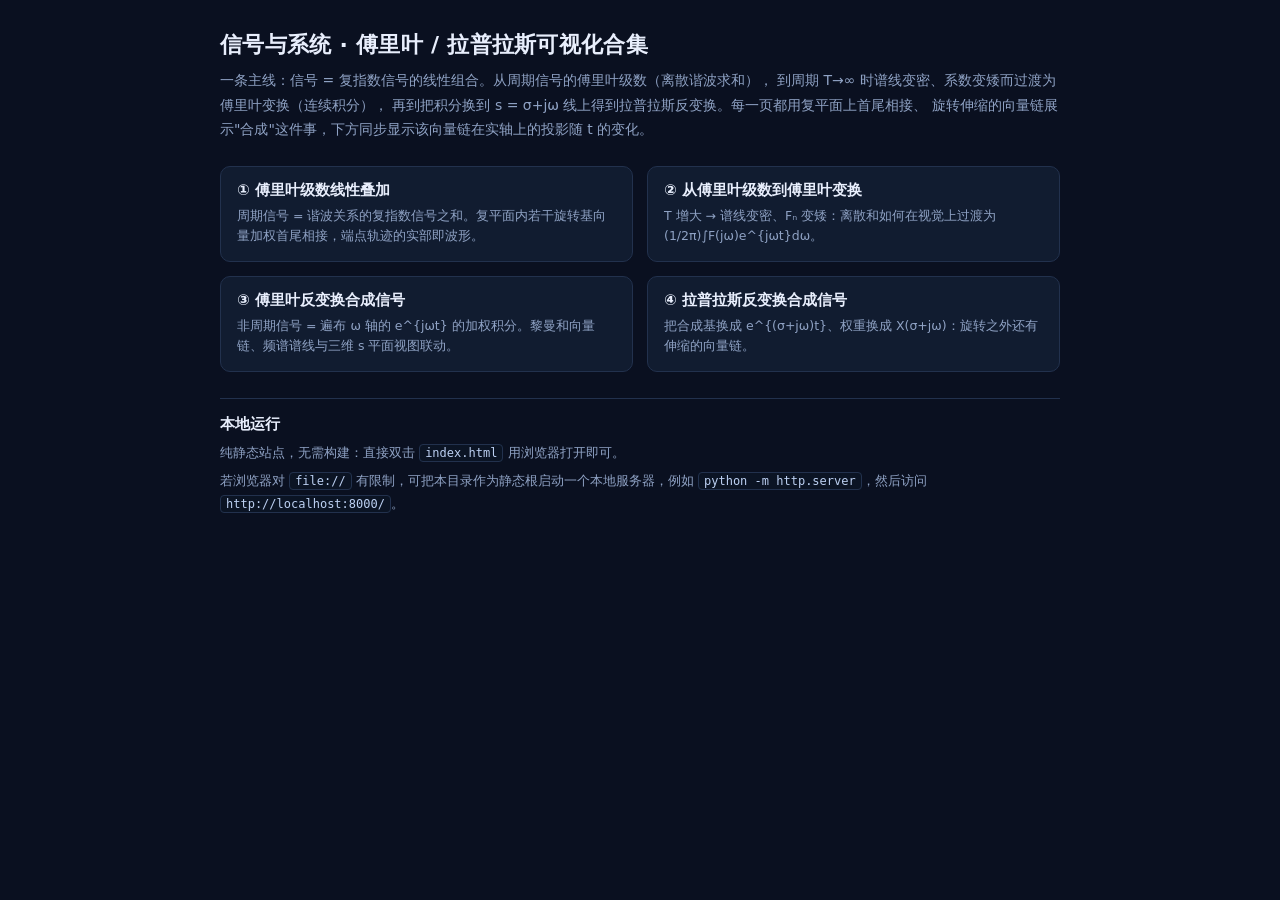
==== fs_inv_ft_inv_laplace/index.html @ cfca6f25 "fsrepo: nest project under fs_inv_ft_inv_laplace/ (history preserved)" ====
<!DOCTYPE html>
<html lang="zh-CN">
<head>
<meta charset="UTF-8">
<meta name="viewport" content="width=device-width, initial-scale=1">
<title>信号与系统 · 傅里叶 / 拉普拉斯可视化合集</title>
<meta name="description" content="四个交互可视化：傅里叶级数线性叠加、从傅里叶级数到傅里叶变换、傅里叶反变换合成信号、拉普拉斯反变换合成信号。">
<meta property="og:title" content="信号与系统 · 傅里叶 / 拉普拉斯可视化合集">
<meta property="og:description" content="用复平面上旋转伸缩的向量链，看信号如何由复指数信号线性组合 / 积分合成。">
<meta property="og:type" content="website">
<meta name="twitter:card" content="summary">
<meta name="theme-color" content="#0a1020">
<link rel="icon" href="data:image/svg+xml,%3Csvg xmlns='http://www.w3.org/2000/svg' viewBox='0 0 16 16'%3E%3Ccircle cx='8' cy='8' r='6' fill='none' stroke='%237fd1ff' stroke-width='1.6'/%3E%3Cline x1='8' y1='8' x2='12.5' y2='4.5' stroke='%23ff5d5d' stroke-width='1.6'/%3E%3C/svg%3E">
<link rel="stylesheet" href="assets/common.css">
<style>
  body{overflow:auto; display:block; height:auto; min-height:100%}
  .hub{max-width:880px; margin:0 auto; padding:30px 20px 56px}
  .hub h1{font-size:22px; margin:0 0 8px; letter-spacing:.3px}
  .hub .lead{color:var(--dim); font-size:14px; line-height:1.75; margin:0 0 24px}
  .cards{display:grid; grid-template-columns:1fr 1fr; gap:14px}
  @media (max-width:760px){ .cards{grid-template-columns:1fr} }
  a.card{
    display:block; padding:14px 16px 15px; border:1px solid var(--line); border-radius:10px;
    background:var(--panel); color:var(--fg); text-decoration:none;
  }
  a.card:hover{border-color:#3d6bb0; background:#152540}
  a.card b{display:block; font-size:15px; margin-bottom:6px}
  a.card span{display:block; color:var(--dim); font-size:12.5px; line-height:1.6}
  .hub section{margin-top:26px; padding-top:16px; border-top:1px solid var(--line)}
  .hub h2{font-size:15px; margin:0 0 8px}
  .hub section p{color:var(--dim); font-size:13px; line-height:1.75; margin:6px 0}
  .hub code{background:#0b1424; border:1px solid var(--line); border-radius:4px; padding:1px 5px; font-size:12px; color:#bcd0f2}
</style>
</head>
<body>
<noscript><div class="jsmissing">本合集的四个可视化均依赖 JavaScript 绘制画布，请启用 JavaScript 后刷新。</div></noscript>
<div class="hub">
  <h1>信号与系统 · 傅里叶 / 拉普拉斯可视化合集</h1>
  <p class="lead">
    一条主线：信号 = 复指数信号的线性组合。从周期信号的傅里叶级数（离散谐波求和），
    到周期 T→∞ 时谱线变密、系数变矮而过渡为傅里叶变换（连续积分），
    再到把积分换到 s = σ+jω 线上得到拉普拉斯反变换。每一页都用复平面上首尾相接、
    旋转伸缩的向量链展示"合成"这件事，下方同步显示该向量链在实轴上的投影随 t 的变化。
  </p>
  <div class="cards">
    <a class="card" href="Fourier_series_linear_superposition.html">
      <b>① 傅里叶级数线性叠加</b>
      <span>周期信号 = 谐波关系的复指数信号之和。复平面内若干旋转基向量加权首尾相接，端点轨迹的实部即波形。</span>
    </a>
    <a class="card" href="From_Fourier_series_to_Fourier_transform.html">
      <b>② 从傅里叶级数到傅里叶变换</b>
      <span>T 增大 → 谱线变密、Fₙ 变矮：离散和如何在视觉上过渡为 (1/2π)∫F(jω)e^{jωt}dω。</span>
    </a>
    <a class="card" href="Fourier_inverse_transform_synthesis.html">
      <b>③ 傅里叶反变换合成信号</b>
      <span>非周期信号 = 遍布 ω 轴的 e^{jωt} 的加权积分。黎曼和向量链、频谱谱线与三维 s 平面视图联动。</span>
    </a>
    <a class="card" href="Laplace_inverse_transform_synthesis.html">
      <b>④ 拉普拉斯反变换合成信号</b>
      <span>把合成基换成 e^{(σ+jω)t}、权重换成 X(σ+jω)：旋转之外还有伸缩的向量链。</span>
    </a>
  </div>
  <section>
    <h2>本地运行</h2>
    <p>纯静态站点，无需构建：直接双击 <code>index.html</code> 用浏览器打开即可。</p>
    <p>若浏览器对 <code>file://</code> 有限制，可把本目录作为静态根启动一个本地服务器，例如 <code>python -m http.server</code>，然后访问 <code>http://localhost:8000/</code>。</p>
  </section>
</div>
<script src="assets/common.js"></script>
</body>
</html>
---- fs_inv_ft_inv_laplace/assets/common.css ----
/* 共享样式：提取自四个可视化页面的公共 <style> 块，另附无障碍与错误提示样式。
   各页面壳 HTML 在 <head> 中 <link rel="stylesheet" href="assets/common.css">。 */
  :root{
    --bg:#0a1020; --panel:#111c30; --panel2:#0e1626; --line:#22314d;
    --fg:#e8eefc; --dim:#8fa2c4; --accent:#ff5d5d; --accent2:#7fd1ff;
  }
  *{box-sizing:border-box}
  html,body{height:100%}
  body{
    margin:0; background:var(--bg); color:var(--fg);
    font-family:"Segoe UI","Microsoft YaHei",system-ui,sans-serif;
    display:flex; flex-direction:column; overflow:hidden;
  }
  header{padding:10px 16px 8px; border-bottom:1px solid var(--line); flex:none}
  header h1{margin:0; font-size:17px; font-weight:600; letter-spacing:.3px}
  .formula{margin-top:5px; font-size:14px; color:#cfe0ff; font-family:"Cambria Math",Georgia,serif}
  .formula sub,.formula sup{font-size:10px}
  .formula .hl{color:var(--accent)}
  main{flex:1; display:flex; min-height:0}
  .stage{flex:1; position:relative; min-width:0}
  #cv{position:absolute; inset:0; width:100%; height:100%; display:block}
  aside{
    flex:none; width:336px; overflow-y:auto; padding:12px 14px 20px;
    border-left:1px solid var(--line); background:var(--panel);
  }
  aside section{margin-bottom:14px; padding-bottom:12px; border-bottom:1px solid var(--line)}
  aside section:last-child{border-bottom:none}
  .cap{font-size:11px; color:var(--dim); text-transform:uppercase; letter-spacing:1px; margin:0 0 8px}
  label.row{display:flex; align-items:center; gap:8px; margin:7px 0; font-size:13px}
  label.row > span:first-child{flex:none; width:74px; color:var(--dim)}
  select,input[type=range]{flex:1; min-width:0}
  select,input[type=number]{
    background:#0b1424; color:var(--fg); border:1px solid var(--line);
    border-radius:5px; padding:4px 6px; font-size:13px; font-family:inherit;
  }
  input[type=range]{accent-color:var(--accent2); height:20px}
  .val{flex:none; min-width:52px; text-align:right; font-variant-numeric:tabular-nums; font-size:12.5px; color:#bcd0f2}
  .btns{display:flex; gap:8px; flex-wrap:wrap}
  button{
    background:#16233c; color:var(--fg); border:1px solid var(--line); border-radius:6px;
    padding:6px 11px; font-size:13px; cursor:pointer; font-family:inherit;
  }
  button:hover{background:#1d2e4d; border-color:#33507f}
  button.primary{background:#20355c; border-color:#3d6bb0}
  .checks{display:grid; grid-template-columns:1fr 1fr; gap:5px 8px; font-size:12.5px}
  .checks label{display:flex; align-items:center; gap:5px; color:#c8d6f0; cursor:pointer}
  .ro{display:grid; grid-template-columns:auto 1fr; gap:3px 10px; font-size:12.5px; font-variant-numeric:tabular-nums}
  .ro b{color:var(--dim); font-weight:500}
  .note{font-size:11.5px; color:var(--dim); line-height:1.55; margin:6px 0 0}
  @media (max-width:900px){
    body{overflow:auto}
    main{flex-direction:column}
    .stage{height:70vh; flex:none}
    aside{width:auto; border-left:none; border-top:1px solid var(--line)}
  }

  /* —— 以下为共享层追加 —— */
  #cv{touch-action:none}
  button:focus-visible,select:focus-visible,input:focus-visible,[tabindex]:focus-visible{
    outline:2px solid #7fd1ff; outline-offset:2px;
  }
  .errbar{
    position:fixed; left:0; right:0; top:0; z-index:99;
    background:#7a1d1d; color:#ffe3e3; padding:8px 14px;
    font-size:13px; display:none; white-space:pre-wrap;
  }
  .errbar.on{display:block}
  .jsmissing{padding:14px 18px; background:#7a4d1d; color:#ffe9d0; font-size:14px}
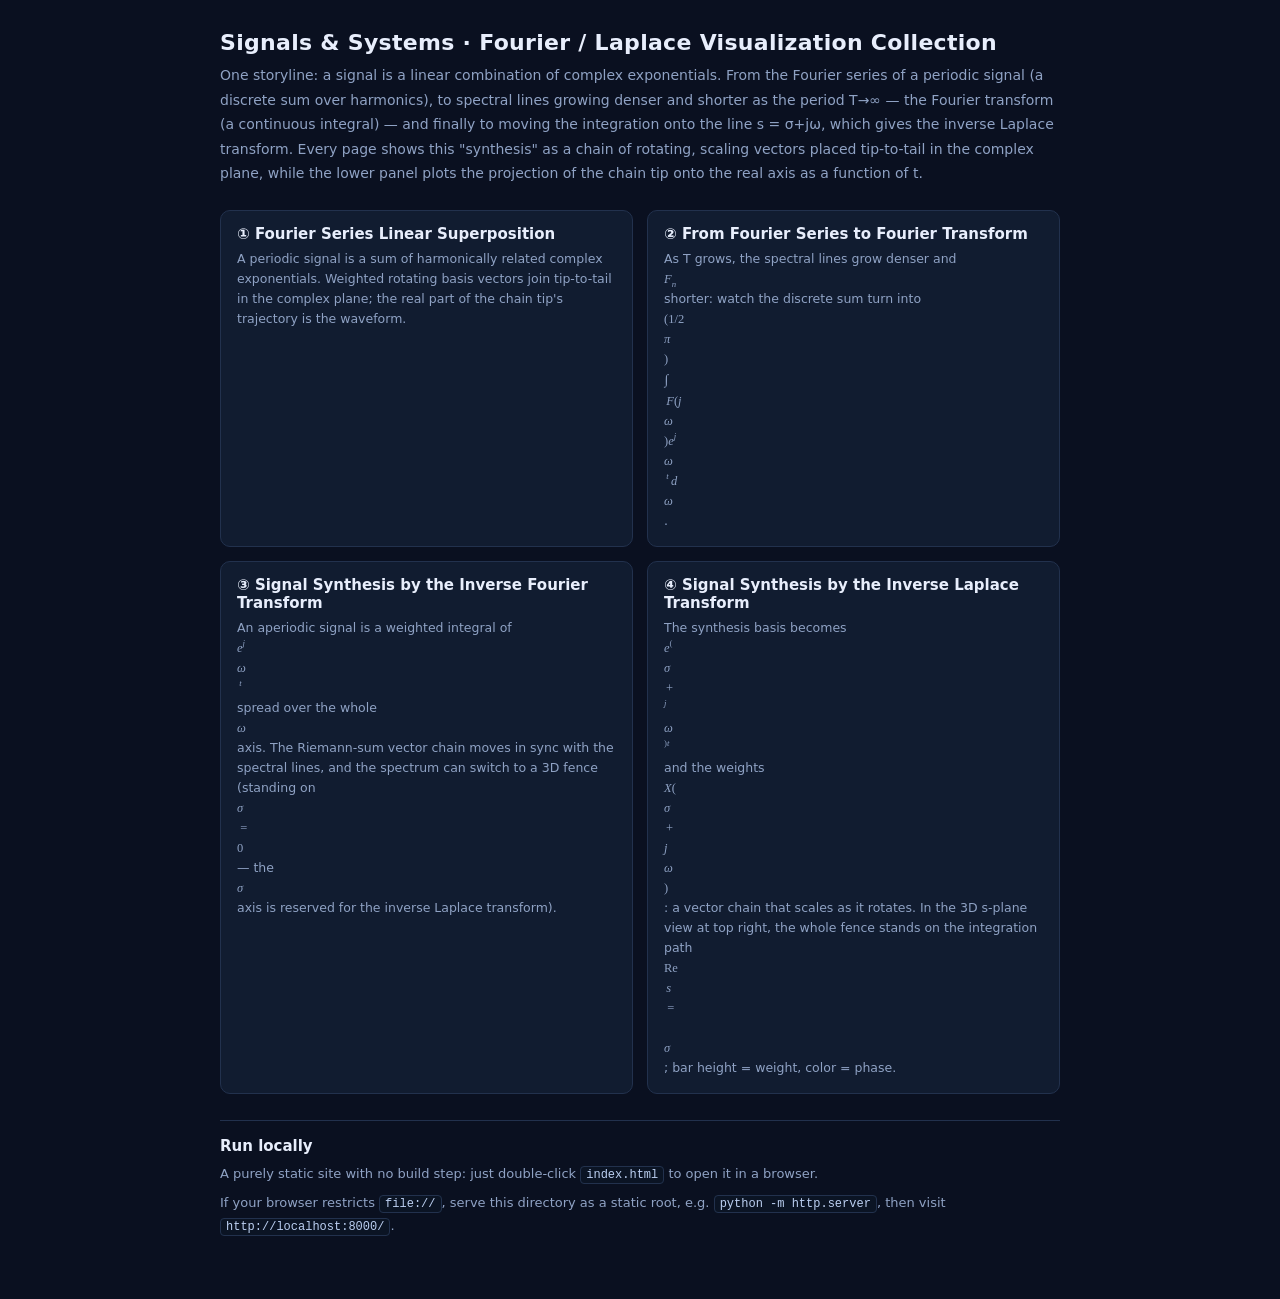
==== commit 05e04d51: "English UI across all pages; typeset displayed formulas in TeX - Translate all page-visible text to " ====
--- a/fs_inv_ft_inv_laplace/index.html
+++ b/fs_inv_ft_inv_laplace/index.html
@@ -1,12 +1,12 @@
 <!DOCTYPE html>
-<html lang="zh-CN">
+<html lang="en">
 <head>
 <meta charset="UTF-8">
 <meta name="viewport" content="width=device-width, initial-scale=1">
-<title>信号与系统 · 傅里叶 / 拉普拉斯可视化合集</title>
-<meta name="description" content="四个交互可视化：傅里叶级数线性叠加、从傅里叶级数到傅里叶变换、傅里叶反变换合成信号、拉普拉斯反变换合成信号。">
-<meta property="og:title" content="信号与系统 · 傅里叶 / 拉普拉斯可视化合集">
-<meta property="og:description" content="用复平面上旋转伸缩的向量链，看信号如何由复指数信号线性组合 / 积分合成。">
+<title>Signals &amp; Systems · Fourier / Laplace Visualization Collection</title>
+<meta name="description" content="Four interactive visualizations: Fourier series linear superposition, from Fourier series to Fourier transform, signal synthesis by the inverse Fourier transform, and signal synthesis by the inverse Laplace transform.">
+<meta property="og:title" content="Signals &amp; Systems · Fourier / Laplace Visualization Collection">
+<meta property="og:description" content="Watch signals being synthesized as linear combinations / integrals of complex exponentials — drawn as rotating, scaling vector chains in the complex plane.">
 <meta property="og:type" content="website">
 <meta name="twitter:card" content="summary">
 <meta name="theme-color" content="#0a1020">
@@ -33,39 +33,42 @@
 </style>
 </head>
 <body>
-<noscript><div class="jsmissing">本合集的四个可视化均依赖 JavaScript 绘制画布，请启用 JavaScript 后刷新。</div></noscript>
+<noscript><div class="jsmissing">All four visualizations in this collection draw on canvas with JavaScript — enable JavaScript and reload.</div></noscript>
 <div class="hub">
-  <h1>信号与系统 · 傅里叶 / 拉普拉斯可视化合集</h1>
+  <h1>Signals &amp; Systems · Fourier / Laplace Visualization Collection</h1>
   <p class="lead">
-    一条主线：信号 = 复指数信号的线性组合。从周期信号的傅里叶级数（离散谐波求和），
-    到周期 T→∞ 时谱线变密、系数变矮而过渡为傅里叶变换（连续积分），
-    再到把积分换到 s = σ+jω 线上得到拉普拉斯反变换。每一页都用复平面上首尾相接、
-    旋转伸缩的向量链展示"合成"这件事，下方同步显示该向量链在实轴上的投影随 t 的变化。
+    One storyline: a signal is a linear combination of complex exponentials. From the Fourier series of a
+    periodic signal (a discrete sum over harmonics), to spectral lines growing denser and shorter as the
+    period T→∞ — the Fourier transform (a continuous integral) — and finally to moving the integration onto
+    the line s = σ+jω, which gives the inverse Laplace transform. Every page shows this "synthesis" as a
+    chain of rotating, scaling vectors placed tip-to-tail in the complex plane, while the lower panel plots
+    the projection of the chain tip onto the real axis as a function of t.
   </p>
   <div class="cards">
     <a class="card" href="Fourier_series_linear_superposition.html">
-      <b>① 傅里叶级数线性叠加</b>
-      <span>周期信号 = 谐波关系的复指数信号之和。复平面内若干旋转基向量加权首尾相接，端点轨迹的实部即波形。</span>
+      <b>① Fourier Series Linear Superposition</b>
+      <span>A periodic signal is a sum of harmonically related complex exponentials. Weighted rotating basis vectors join tip-to-tail in the complex plane; the real part of the chain tip's trajectory is the waveform.</span>
     </a>
     <a class="card" href="From_Fourier_series_to_Fourier_transform.html">
-      <b>② 从傅里叶级数到傅里叶变换</b>
-      <span>T 增大 → 谱线变密、Fₙ 变矮：离散和如何在视觉上过渡为 (1/2π)∫F(jω)e^{jωt}dω。</span>
+      <b>② From Fourier Series to Fourier Transform</b>
+      <span>As T grows, the spectral lines grow denser and <span class="tex">F_n</span> shorter: watch the discrete sum turn into <span class="tex">(1/2\pi)\int F(j\omega)e^{j\omega t}\,d\omega</span>.</span>
     </a>
     <a class="card" href="Fourier_inverse_transform_synthesis.html">
-      <b>③ 傅里叶反变换合成信号</b>
-      <span>非周期信号 = 遍布 ω 轴的 e^{jωt} 的加权积分。黎曼和向量链、频谱谱线与三维 s 平面视图联动。</span>
+      <b>③ Signal Synthesis by the Inverse Fourier Transform</b>
+      <span>An aperiodic signal is a weighted integral of <span class="tex">e^{j\omega t}</span> spread over the whole <span class="tex">\omega</span> axis. The Riemann-sum vector chain moves in sync with the spectral lines, and the spectrum can switch to a 3D fence (standing on <span class="tex">\sigma=0</span> — the <span class="tex">\sigma</span> axis is reserved for the inverse Laplace transform).</span>
     </a>
     <a class="card" href="Laplace_inverse_transform_synthesis.html">
-      <b>④ 拉普拉斯反变换合成信号</b>
-      <span>把合成基换成 e^{(σ+jω)t}、权重换成 X(σ+jω)：旋转之外还有伸缩的向量链。</span>
+      <b>④ Signal Synthesis by the Inverse Laplace Transform</b>
+      <span>The synthesis basis becomes <span class="tex">e^{(\sigma+j\omega)t}</span> and the weights <span class="tex">X(\sigma+j\omega)</span>: a vector chain that scales as it rotates. In the 3D s-plane view at top right, the whole fence stands on the integration path <span class="tex">\mathrm{Re}\,s=\sigma</span>; bar height = weight, color = phase.</span>
     </a>
   </div>
   <section>
-    <h2>本地运行</h2>
-    <p>纯静态站点，无需构建：直接双击 <code>index.html</code> 用浏览器打开即可。</p>
-    <p>若浏览器对 <code>file://</code> 有限制，可把本目录作为静态根启动一个本地服务器，例如 <code>python -m http.server</code>，然后访问 <code>http://localhost:8000/</code>。</p>
+    <h2>Run locally</h2>
+    <p>A purely static site with no build step: just double-click <code>index.html</code> to open it in a browser.</p>
+    <p>If your browser restricts <code>file://</code>, serve this directory as a static root, e.g. <code>python -m http.server</code>, then visit <code>http://localhost:8000/</code>.</p>
   </section>
 </div>
 <script src="assets/common.js"></script>
+<script src="assets/tex.js"></script>
 </body>
 </html>
--- a/fs_inv_ft_inv_laplace/assets/common.css
+++ b/fs_inv_ft_inv_laplace/assets/common.css
@@ -28,8 +28,8 @@
   .cap{font-size:11px; color:var(--dim); text-transform:uppercase; letter-spacing:1px; margin:0 0 8px}
   label.row{display:flex; align-items:center; gap:8px; margin:7px 0; font-size:13px}
   label.row > span:first-child{flex:none; width:74px; color:var(--dim)}
-  select,input[type=range]{flex:1; min-width:0}
-  select,input[type=number]{
+  select,input[type=range],input[type=text]{flex:1; min-width:0}
+  select,input[type=number],input[type=text]{
     background:#0b1424; color:var(--fg); border:1px solid var(--line);
     border-radius:5px; padding:4px 6px; font-size:13px; font-family:inherit;
   }
@@ -47,6 +47,7 @@
   .ro{display:grid; grid-template-columns:auto 1fr; gap:3px 10px; font-size:12.5px; font-variant-numeric:tabular-nums}
   .ro b{color:var(--dim); font-weight:500}
   .note{font-size:11.5px; color:var(--dim); line-height:1.55; margin:6px 0 0}
+  .note.bad{color:#ff9d9d}                       /* 自定义 f(t) 的解析错误提示 */
   @media (max-width:900px){
     body{overflow:auto}
     main{flex-direction:column}
@@ -56,6 +57,33 @@
 
   /* —— 以下为共享层追加 —— */
   #cv{touch-action:none}
+  /* 自定义 f(t) 输入框（拉普拉斯反变换页）：等宽字体便于读表达式 */
+  #fexpr{font-family:Consolas,"Courier New",ui-monospace,monospace; font-size:12.5px}
+
+  /* —— TeX 子集公式：assets/tex.js 把 .tex / .tex-block 的文本排成下面这些结构 —— */
+  .tex{font-family:"Cambria Math",Cambria,Georgia,"Times New Roman",serif; font-style:normal; line-height:1.35}
+  .tex i{font-style:italic}
+  .tex .mfn,.tex .mtext,.tex .mop,.tex .mrad{font-style:normal}
+  .tex .msym{font-style:italic}          /* 希腊字母按数学惯例斜体 */
+  .tex .mop{font-size:1.1em; margin:0 .05em}
+  .tex .mfn{margin:0 .05em}
+  .tex .mtext{font-family:inherit}
+  .tex .mrel{margin:0 .26em}
+  .tex .mbin{margin:0 .16em}
+  .tex .msp0{display:inline-block; width:.18em}
+  .tex .msp1{display:inline-block; width:.34em}
+  .tex .msp2{display:inline-block; width:1.1em}
+  .tex sup,.tex sub{font-size:.7em; line-height:0}
+  .tex .mfrac{display:inline-flex; flex-direction:column; align-items:center; vertical-align:-.42em; margin:0 .16em; font-size:.94em}
+  .tex .mfrac>*{white-space:nowrap; padding:0 .18em}
+  .tex .mfrac>.mden{border-top:1px solid currentColor; padding-top:.06em}
+  .tex .msqrt>.mbody{border-top:1px solid currentColor; padding:.05em .14em 0}
+  .tex .mstack{display:inline-flex; flex-direction:column; align-items:center; vertical-align:middle; margin:0 .12em}
+  .tex .mstack>*{white-space:nowrap; line-height:1.2}
+  .tex .mstack>.mup,.tex .mstack>.mdn{font-size:.7em; white-space:nowrap}
+  .tex .mstack>.mup:empty,.tex .mstack>.mdn:empty{display:none}
+  .tex .texerr{color:#ff9d9d; outline:1px dashed rgba(255,157,157,.6); padding:0 .2em}
+  .tex-block{display:block; text-align:center; margin:4px 0 0; line-height:1.95}
   button:focus-visible,select:focus-visible,input:focus-visible,[tabindex]:focus-visible{
     outline:2px solid #7fd1ff; outline-offset:2px;
   }
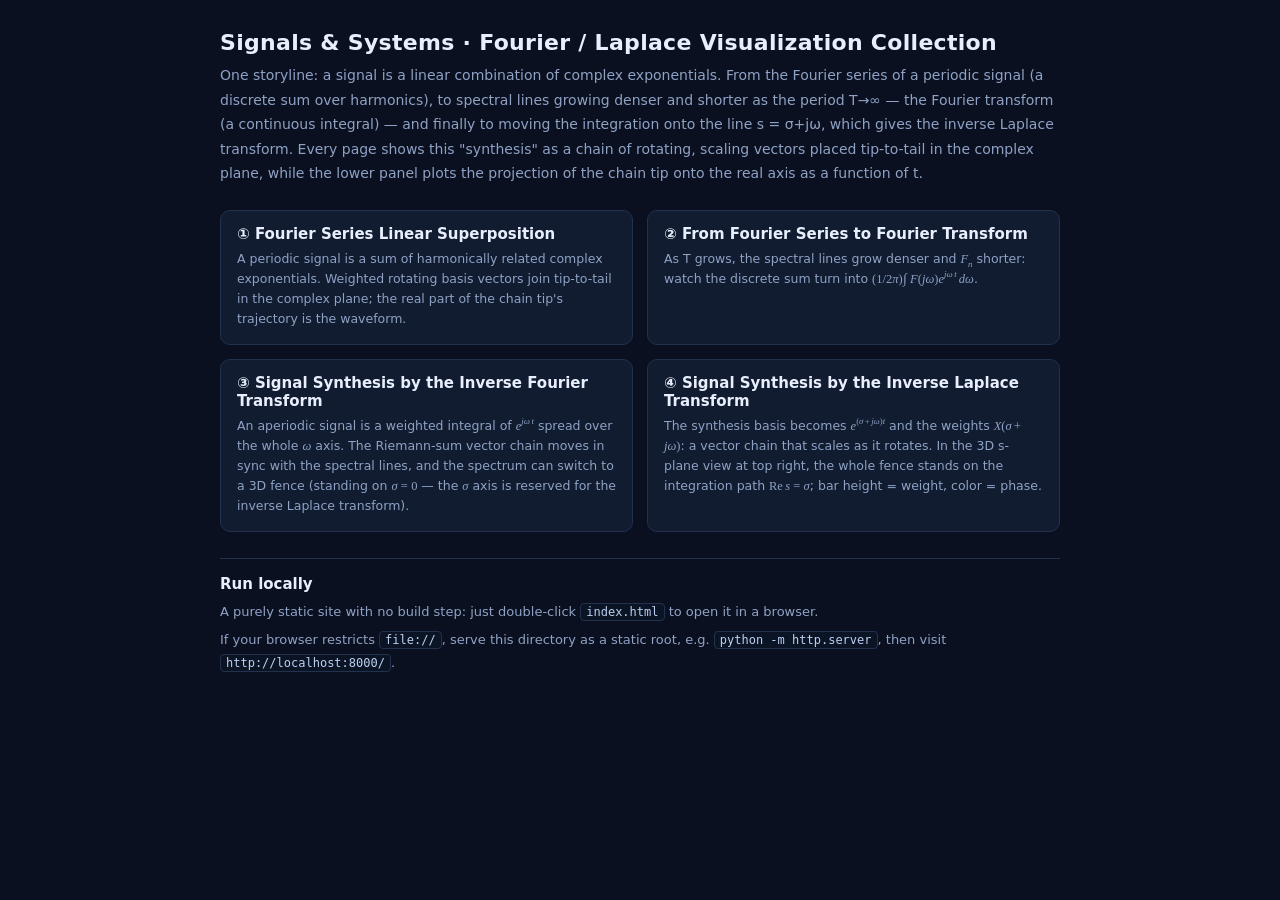
==== commit 51493ff2: "Pre-launch polish: typography fixes and vision-driven QA tooling Typography/label fixes (found by mu" ====
--- a/fs_inv_ft_inv_laplace/index.html
+++ b/fs_inv_ft_inv_laplace/index.html
@@ -25,7 +25,7 @@
   }
   a.card:hover{border-color:#3d6bb0; background:#152540}
   a.card b{display:block; font-size:15px; margin-bottom:6px}
-  a.card span{display:block; color:var(--dim); font-size:12.5px; line-height:1.6}
+  a.card > span{display:block; color:var(--dim); font-size:12.5px; line-height:1.6}
   .hub section{margin-top:26px; padding-top:16px; border-top:1px solid var(--line)}
   .hub h2{font-size:15px; margin:0 0 8px}
   .hub section p{color:var(--dim); font-size:13px; line-height:1.75; margin:6px 0}
--- a/fs_inv_ft_inv_laplace/assets/common.css
+++ b/fs_inv_ft_inv_laplace/assets/common.css
@@ -44,6 +44,7 @@
   button.primary{background:#20355c; border-color:#3d6bb0}
   .checks{display:grid; grid-template-columns:1fr 1fr; gap:5px 8px; font-size:12.5px}
   .checks label{display:flex; align-items:center; gap:5px; color:#c8d6f0; cursor:pointer}
+  .checks label.wide{grid-column:1 / -1}   /* 文案较长的复选项独占整行，避免折成两行与左列错位 */
   .ro{display:grid; grid-template-columns:auto 1fr; gap:3px 10px; font-size:12.5px; font-variant-numeric:tabular-nums}
   .ro b{color:var(--dim); font-weight:500}
   .note{font-size:11.5px; color:var(--dim); line-height:1.55; margin:6px 0 0}
@@ -74,7 +75,7 @@
   .tex .msp1{display:inline-block; width:.34em}
   .tex .msp2{display:inline-block; width:1.1em}
   .tex sup,.tex sub{font-size:.7em; line-height:0}
-  .tex .mfrac{display:inline-flex; flex-direction:column; align-items:center; vertical-align:-.42em; margin:0 .16em; font-size:.94em}
+  .tex .mfrac{display:inline-flex; flex-direction:column; align-items:center; vertical-align:middle; margin:0 .16em; font-size:.94em}
   .tex .mfrac>*{white-space:nowrap; padding:0 .18em}
   .tex .mfrac>.mden{border-top:1px solid currentColor; padding-top:.06em}
   .tex .msqrt>.mbody{border-top:1px solid currentColor; padding:.05em .14em 0}
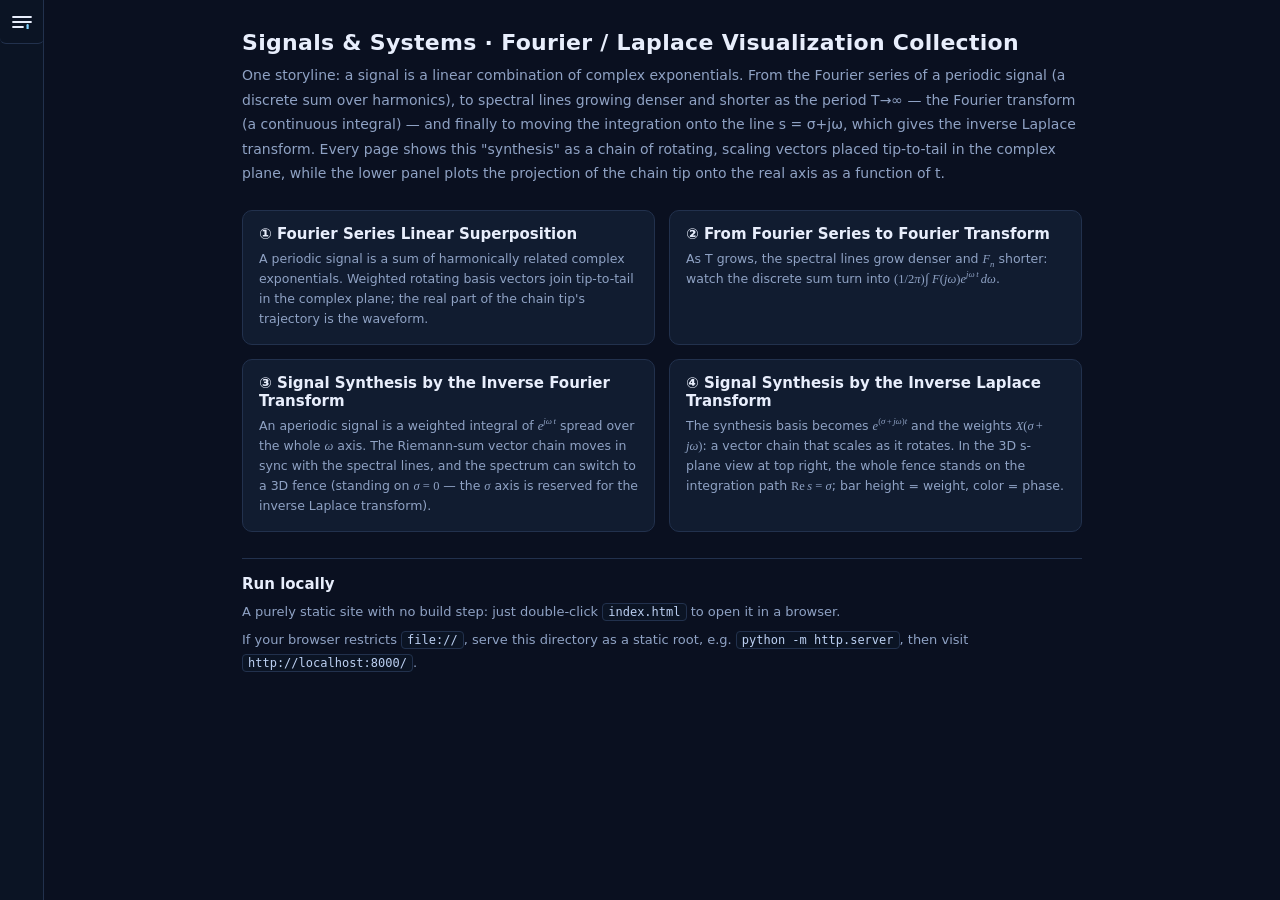
==== commit 528b742d: "add a drawer navigation to every page" ====
--- a/fs_inv_ft_inv_laplace/index.html
+++ b/fs_inv_ft_inv_laplace/index.html
@@ -31,6 +31,7 @@
   .hub section p{color:var(--dim); font-size:13px; line-height:1.75; margin:6px 0}
   .hub code{background:#0b1424; border:1px solid var(--line); border-radius:4px; padding:1px 5px; font-size:12px; color:#bcd0f2}
 </style>
+<link rel="stylesheet" href="../assets/drawer.css">
 </head>
 <body>
 <noscript><div class="jsmissing">All four visualizations in this collection draw on canvas with JavaScript — enable JavaScript and reload.</div></noscript>
@@ -70,5 +71,6 @@
 </div>
 <script src="assets/common.js"></script>
 <script src="assets/tex.js"></script>
+<script src="../assets/drawer.js" defer></script>
 </body>
 </html>
--- a/assets/drawer.css
+++ b/assets/drawer.css
@@ -0,0 +1,70 @@
+/* 全站导航抽屉（Drawer）：仓库根共用一份，各页用相对路径 <link> 引用。
+   约定：类名一律 dnav-*，CSS 变量一律 --dn-*。绝不定义 :root{--bg/--panel/--accent...}——
+   两个子项目里同名的 --accent 颜色相反（子站② 是红、ft_laplace 是青），覆盖会串色。
+   z-index 取 90，低于 fs_inv_ft_inv_laplace/assets/common.css 里 .errbar 的 99，
+   错误横幅永远压在抽屉之上。
+   类名避开 tools/visual_qa/shot.js 的语义分段选择器
+   （header/main/aside/footer/section/article/.card/.canvas-box/.input-panel/.anim-controls/.stage/.panel/.sidebar），
+   否则每页截图的语义分段都会多出抽屉这一段。 */
+:root{
+  --dn-w:44px;            /* 左侧让出的宽度（单点可调） */
+  --dn-panel-w:348px;     /* 抽屉面板总宽（含左侧 44px 图标条） */
+  --dn-bg:#0b1424;
+  --dn-line:#22314d;
+  --dn-fg:#e8eefc;
+  --dn-dim:#8fa2c4;
+  --dn-accent:#7fd1ff;
+  --dn-hi:#152540;
+  --dn-mono:Consolas,"Courier New",ui-monospace,monospace;
+}
+
+/* 左侧 44px 是「让出空间」而不是浮层，所以抽屉图标永不遮挡画布与正文。
+   本文件必须插在各页自己的 <style> 之后（即 </head> 之前）才能赢下这条同优先级的规则。 */
+body{padding-left:var(--dn-w)}
+
+.dnav{
+  position:fixed; left:0; top:0; bottom:0; width:var(--dn-w); z-index:90;
+  background:var(--dn-bg); border-right:1px solid var(--dn-line);
+  font-family:"Segoe UI","Microsoft YaHei",system-ui,sans-serif; color:var(--dn-fg);
+}
+.dnav-toggle{
+  display:block; width:var(--dn-w); height:var(--dn-w); margin:0; padding:0;
+  background:transparent; border:0; border-bottom:1px solid var(--dn-line);
+  color:var(--dn-fg); cursor:pointer;
+}
+.dnav-toggle:hover,.dnav.open .dnav-toggle{background:var(--dn-hi)}
+.dnav-toggle svg{display:block; margin:0 auto}
+.dnav-bar{fill:none; stroke:currentColor; stroke-width:1.8; stroke-linecap:round}
+.dnav-dot{fill:none; stroke:var(--dn-accent); stroke-width:2.2; stroke-linecap:round}
+.dnav.open .dnav-dot{stroke-width:3}
+
+.dnav-panel{
+  --dn-pw:var(--dn-panel-w);
+  position:absolute; left:var(--dn-w); top:0; bottom:0;
+  width:calc(var(--dn-pw) - var(--dn-w));
+  background:var(--dn-bg); border-right:1px solid var(--dn-line);
+  padding:10px 0 16px; overflow-y:auto; overflow-x:hidden;
+  visibility:hidden; transform:translateX(calc(-100% - var(--dn-w) - 2px));
+  transition:transform .22s ease, visibility 0s linear .22s;
+}
+.dnav.open .dnav-panel{
+  visibility:visible; transform:none;
+  transition:transform .22s ease, visibility 0s;
+}
+.dnav-head{margin:0; padding:0 14px 8px; font-size:11px; letter-spacing:1px; text-transform:uppercase; color:var(--dn-dim)}
+.dnav-item{
+  display:block; padding:7px 14px 8px; text-decoration:none; color:var(--dn-fg);
+  border-left:2px solid transparent; border-bottom:1px solid rgba(34,49,77,.55);
+}
+.dnav-item:hover{background:var(--dn-hi)}
+.dnav-item[aria-current="page"]{background:var(--dn-hi); border-left-color:var(--dn-accent)}
+.dnav-item-name{display:block; font-size:13px; line-height:1.35}
+.dnav-item-path{display:block; font-family:var(--dn-mono); font-size:11px; line-height:1.45; color:var(--dn-dim); word-break:break-all}
+.dnav-item[aria-current="page"] .dnav-item-path{color:#bcd0f2}
+.dnav-group{border-top:1px solid var(--dn-line)}
+.dnav-group .dnav-item-name{font-weight:600; color:var(--dn-accent)}
+.dnav-tag{display:block; font-size:10.5px; color:var(--dn-dim)}
+.dnav-toggle:focus-visible,.dnav-item:focus-visible{outline:2px solid var(--dn-accent); outline-offset:2px}
+
+@media (prefers-reduced-motion: reduce){ .dnav-panel{transition:none} }
+@media (max-width:900px){ .dnav-panel{--dn-pw:min(var(--dn-panel-w),92vw)} }
